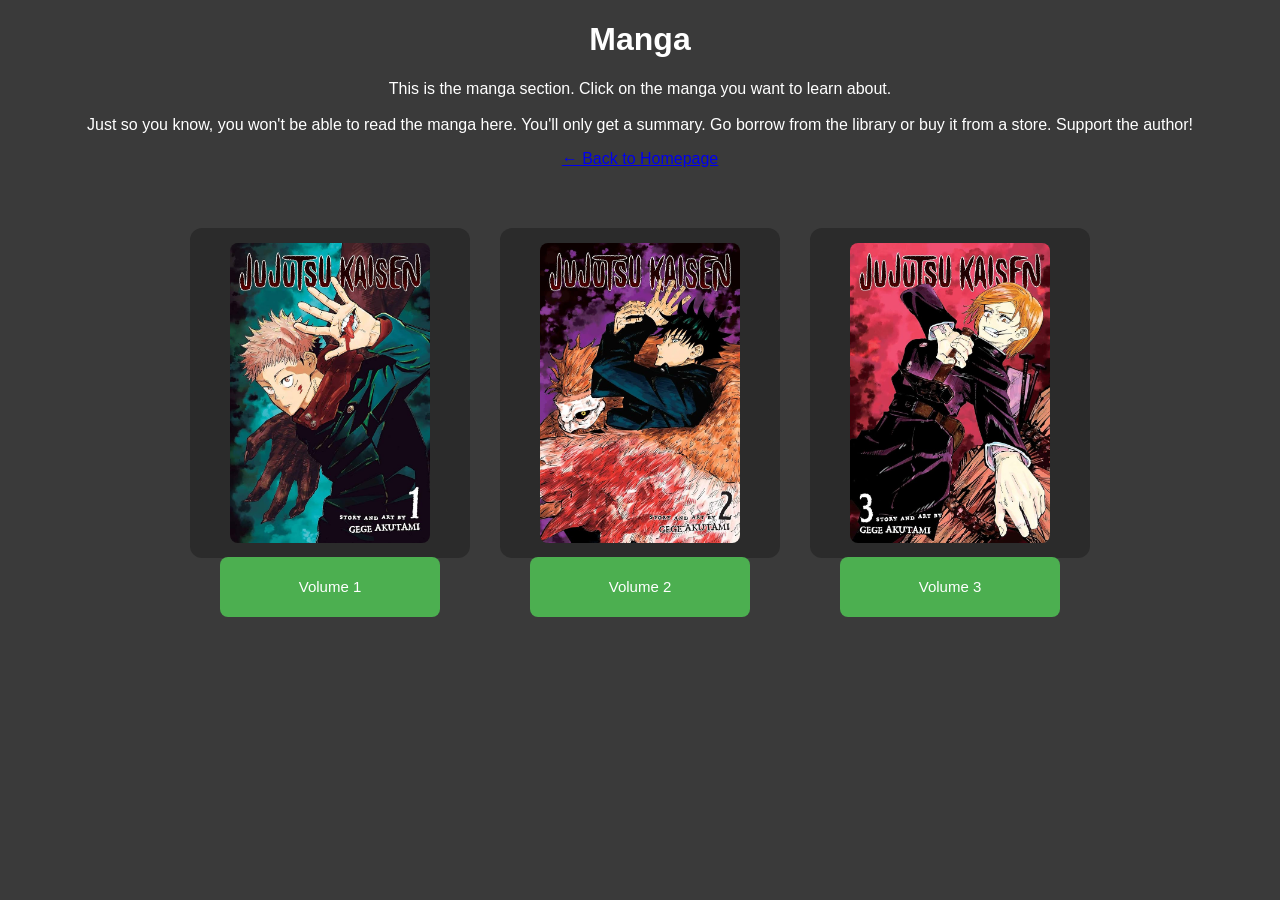
==== manga.html @ 7c5afb2e "add website files" ====
<!DOCTYPE html>
<html>

<head>
<title>Manga Section</title>
<link rel="stylesheet" href="style.css">

<style>

body{
font-family:Arial;
background-color:#3a3a3a;
color:white;
text-align:center;
}

/* column container */

.manga-column{
display:flex;
flex-direction:column;
align-items:center;
gap:25px;
margin-top:30px;
}

/* manga card */

.manga-card{
background-color:#2b2b2b;
padding:15px;
border-radius:12px;
width:250px;
transition:transform 0.25s ease, box-shadow 0.25s ease;
}

.manga-card:hover{
transform:scale(1.05);
box-shadow:0 6px 15px rgba(0,0,0,0.4);
}

/* manga image */

.manga-card img{
width:200px;
border-radius:8px;
}

/* button */

.manga-card button{
margin-top:10px;
background-color:#4CAF50;
color:white;
border:none;
padding:10px 20px;
cursor:pointer;
border-radius:8px;
font-size:15px;
}

</style>

</head>

<body>

<h1>Manga</h1>

<p>
This is the manga section. Click on the manga you want to learn about.
<br><br>
Just so you know, you won't be able to read the manga here.  
You'll only get a summary. Go borrow from the library or buy it from a store.  
Support the author!
</p>

  <a class="home-btn" href="index.html">← Back to Homepage</a>

<div class="manga-grid">

<div class="manga-grid">

<div class="manga-card">
<img src="images/1.jpg">
<br>
<a href="volume1.html"><button>Volume 1</button></a>
</div>

<div class="manga-card">
<img src="images/2.jpg">
<br>
<a href="volume2.html"><button>Volume 2</button></a>
</div>

<div class="manga-card">
<img src="images/3.jpg">
<br>
<a href="volume3.html"><button>Volume 3</button></a>
</div>

</div>

</body>

</html>
---- style.css ----
body{
font-family: Arial;
background-color: #3a3a3a;
color: rgb(255, 255, 255);
text-align: center;
}
.manga.html{
font-family: Arial;
background-color: #3a3a3a;
color: rgb(255, 255, 255);
text-align: center;
}
.mangabtn{
background-color: #4CAF50;
color: white;
padding: 16px 32px;
font-size: 16px;
border: none;
cursor: pointer;
transition: transform 0.2s ease;
}

.animebtn{
background-color: #2196F3;
color: white;
padding: 16px 32px;
font-size: 16px;
border: none;
cursor: pointer;
transition: transform 0.2s ease;
}

.coolbtn{
background-color: #e91946;
color: white;
padding: 16px 32px;
font-size: 16px;
border: none;
cursor: pointer;
transition: transform 0.2s ease;
}

.characterbtn{
background-color: #9C27B0;
color: white;
padding: 16px 32px;
font-size: 16px;
border: none;
cursor: pointer;
transition: transform 0.2s ease;
}

.productbtn{
background-color: #FF9800;
color: white;
padding: 16px 32px;
font-size: 16px;
border: none;
cursor: pointer;
transition: transform 0.2s ease;
}
.musicbtn{
background-color: #9C27B0;
color: white;
padding: 16px 32px;
font-size: 16px;
border: none;
cursor: pointer;
transition: transform 0.2s ease;
}

button{
  background-color:#4CAF50;
  color:white;
  padding:16px 32px;
  font-size:18px;
  border:none;
  cursor:pointer;
  transition:all 0.3s ease;
  width:220px;
  height:60px;
  border-radius:15px; /* curved edges */
}

button:hover{
  transform:scale(1.12);
  box-shadow:0 6px 15px rgba(0,0,0,0.4);
  background-size:100%; /* zooms out while hovering */
}


.rainbow-text {
  font-weight: bold;
  font-size: 18px;
  animation: rainbow 4s linear infinite;
}

@keyframes rainbow {
  0%   { color: red; }
  16%  { color: orange; }
  33%  { color: yellow; }
  50%  { color: green; }
  66%  { color: blue; }
  83%  { color: indigo; }
  100% { color: violet; }
}

.account-corner{
position: fixed;
top: 20px;
left: 20px;
z-index: 1000;
}

.accountbtn{
background-color:#4CAF50;
color:white;
padding:10px 20px;
border:none;
cursor:pointer;
font-size:16px;
}

/* Base button style */

button{
  background-color:#4CAF50;
  color:white;
  padding:16px 32px;
  font-size:18px;
  border:none;
  cursor:pointer;
  width:220px;
  height:60px;
  border-radius:15px;
  transition:transform 0.3s ease, box-shadow 0.3s ease, background-size 0.4s ease;
  background-size:140%; /* start zoomed in */
  background-position:center;
}

/* general hover effect */
button{
transition: transform 0.25s ease, background-image 0.2s ease;
}


.manga-grid{
display:flex;
flex-wrap:wrap;        /* allows new rows */
justify-content:center;
gap:30px;
margin-top:30px;
}

.manga-card{
background-color:#2b2b2b;
padding:15px;
border-radius:12px;
width:220px;
transition:transform 0.25s ease, box-shadow 0.25s ease;
}

.manga-card:hover{
transform:scale(1.05);
box-shadow:0 6px 15px rgba(0,0,0,0.4);
}

.manga-card img{
width:180px;
border-radius:8px;
}

.manga-card button{
margin-top:10px;
background-color:#4CAF50;
color:white;
border:none;
padding:10px 20px;
cursor:pointer;
border-radius:8px;
font-size:15px;
}

.manga-card{
width:200px;
height:300px;
perspective:1000px;
cursor:pointer;
}

.manga-inner{
position:relative;
width:100%;
height:100%;
transition:transform 0.6s;
transform-style:preserve-3d;
}

.manga-card.flip .manga-inner{
transform:rotateY(180deg);
}

.manga-front,
.manga-back{
position:absolute;
width:100%;
height:100%;
backface-visibility:hidden;
border-radius:12px;
background:#2b2b2b;
display:flex;
flex-direction:column;
align-items:center;
justify-content:center;
padding:10px;
}

ul{
list-style-position: inside;
}

.fact-box{
background:#1f1f1f;
padding:20px;
border-radius:10px;
margin-top:20px;
border-left:5px solid #4CAF50;
max-width:500px;
margin-left:auto;
margin-right:auto;
}

.fact-box ul{
list-style-position:inside;
padding:0;
}

.fact-box li{
margin:8px 0;
}

.fact-box{
background:#1f1f1f;
padding:20px;
border-radius:10px;
margin-top:20px;
border-left:5px solid #4CAF50;
max-width:500px;
margin-left:auto;
margin-right:auto;
}

.fact-box ul{
text-align:left;       /* fixes alignment */
padding-left:25px;     /* moves text away from edge */
}

.fact-box li{
margin:8px 0;
}
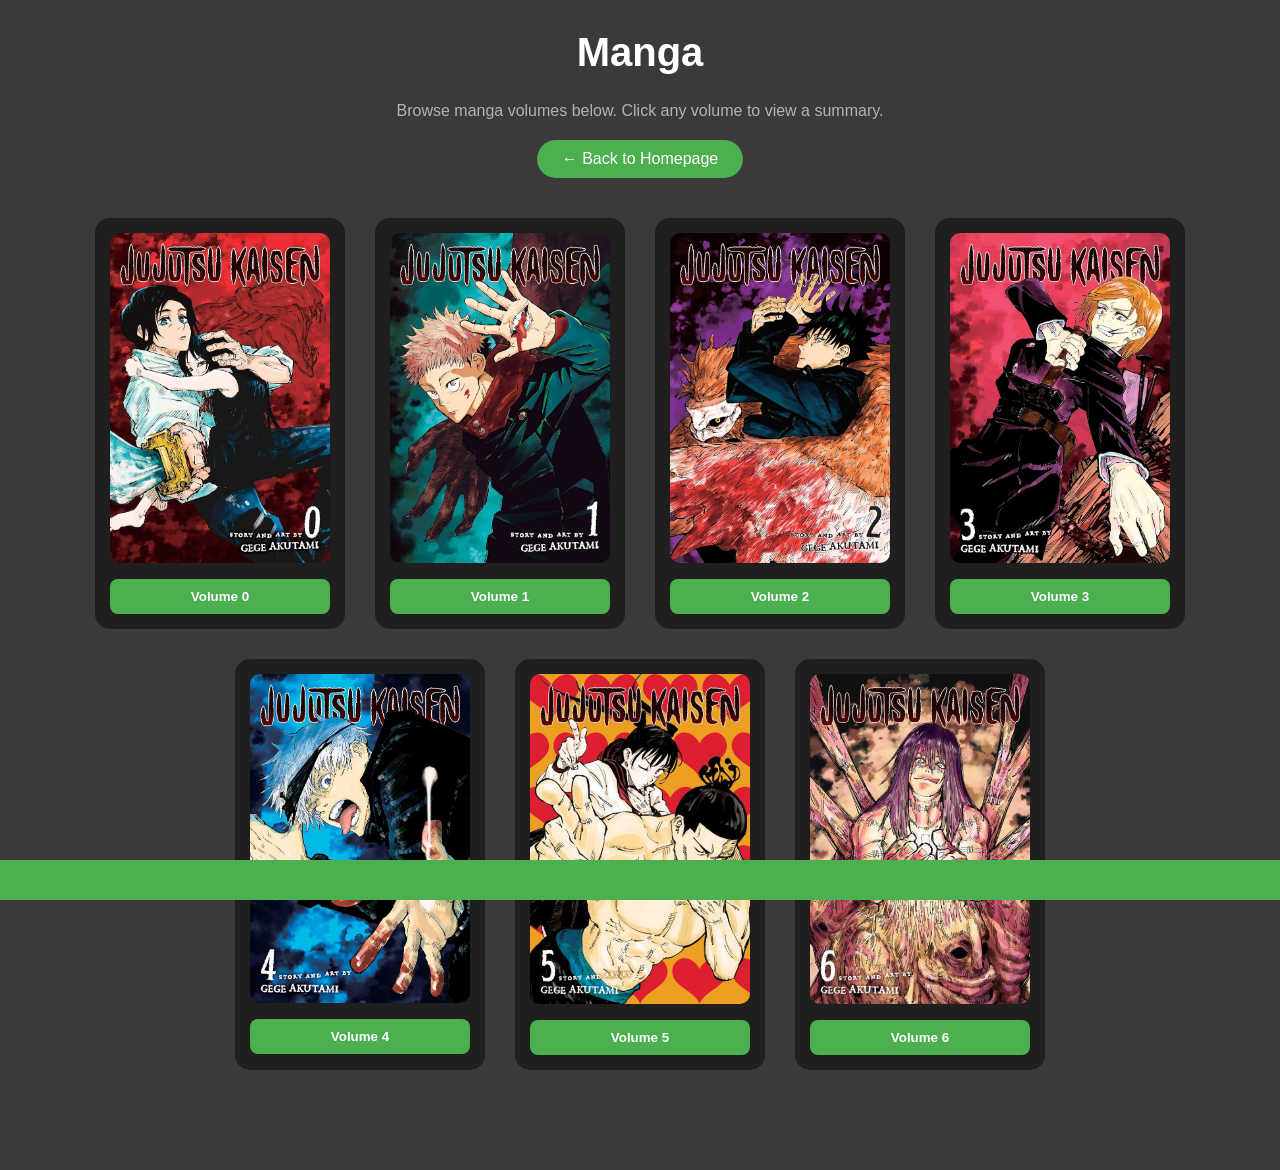
==== commit 2b1aefe8: "added mew manga" ====
--- a/manga.html
+++ b/manga.html
@@ -3,64 +3,134 @@
 
 <head>
 <title>Manga Section</title>
-<link rel="stylesheet" href="style.css">
 
 <style>
 
+/* GENERAL */
+
 body{
-font-family:Arial;
-background-color:#3a3a3a;
-color:white;
-text-align:center;
+  font-family: Arial, sans-serif;
+  background: #3a3a3a;
+  color: white;
+  text-align: center;
+  margin: 0;
+  padding-bottom: 60px;
 }
 
-/* column container */
+/* TITLE */
 
-.manga-column{
-display:flex;
-flex-direction:column;
-align-items:center;
-gap:25px;
-margin-top:30px;
+h1{
+  margin-top: 30px;
+  font-size: 40px;
 }
 
-/* manga card */
+/* DESCRIPTION */
+
+p{
+  color: #b3b3b3;
+  max-width: 700px;
+  margin: auto;
+}
+
+/* HOME BUTTON */
+
+.home-btn{
+  display: inline-block;
+  margin-top: 20px;
+  padding: 10px 25px;
+  background: #4CAF50;
+  color: white;
+  text-decoration: none;
+  border-radius: 999px;
+  transition: 0.3s;
+}
+
+.home-btn:hover{
+  background: #66bb6a;
+  transform: scale(1.05);
+  box-shadow: 0 0 10px #4CAF50;
+}
+
+/* GRID */
+
+.manga-grid{
+  display: flex;
+  flex-wrap: wrap;
+  justify-content: center;
+  gap: 30px;
+  padding: 40px;
+}
+
+/* CARD */
 
 .manga-card{
-background-color:#2b2b2b;
-padding:15px;
-border-radius:12px;
-width:250px;
-transition:transform 0.25s ease, box-shadow 0.25s ease;
+  background: #1f1f1f;
+  border-radius: 15px;
+  padding: 15px;
+  width: 220px;
+  transition: all 0.3s ease;
 }
 
+/* HOVER EFFECT */
+
 .manga-card:hover{
-transform:scale(1.05);
-box-shadow:0 6px 15px rgba(0,0,0,0.4);
+  transform: translateY(-10px) scale(1.05);
+  box-shadow: 0 0 20px rgba(76, 175, 80, 0.7);
 }
 
-/* manga image */
+/* IMAGE */
 
 .manga-card img{
-width:200px;
-border-radius:8px;
+  width: 100%;
+  border-radius: 10px;
 }
 
-/* button */
+/* BUTTON */
 
 .manga-card button{
-margin-top:10px;
-background-color:#4CAF50;
-color:white;
-border:none;
-padding:10px 20px;
-cursor:pointer;
-border-radius:8px;
-font-size:15px;
+  margin-top: 12px;
+  background: #4CAF50;
+  color: white;
+  border: none;
+  padding: 10px;
+  width: 100%;
+  border-radius: 8px;
+  cursor: pointer;
+  font-weight: bold;
+  transition: 0.25s;
 }
 
+.manga-card button:hover{
+  background: #66bb6a;
+  box-shadow: 0 0 10px #4CAF50;
+}
+
+/* BANNER */
+
+.banner {
+  position: fixed;
+  bottom: 0;
+  width: 100%;
+  background: #4CAF50;
+  overflow: hidden;
+  height: 40px;
+  line-height: 40px;
+}
+
+.banner p{
+      display:inline-block;
+      white-space:nowrap;
+      padding-left:100%;
+      animation:scroll 15s linear infinite;
+      margin:0;
+    }
+
+ @keyframes scroll{
+      0%{transform:translateX(0);}
+      100%{transform:translateX(-100%);}
+    }
+
 </style>
-
 </head>
 
 <body>
@@ -68,39 +138,55 @@
 <h1>Manga</h1>
 
 <p>
-This is the manga section. Click on the manga you want to learn about.
-<br><br>
-Just so you know, you won't be able to read the manga here.  
-You'll only get a summary. Go borrow from the library or buy it from a store.  
-Support the author!
+Browse manga volumes below. Click any volume to view a summary.
 </p>
 
-  <a class="home-btn" href="index.html">← Back to Homepage</a>
+<a class="home-btn" href="index.html">← Back to Homepage</a>
 
 <div class="manga-grid">
 
-<div class="manga-grid">
+  <div class="manga-card">
+    <img src="images/0.jpg">
+    <a href="volume0.html"><button>Volume 0</button></a>
+  </div>
 
-<div class="manga-card">
-<img src="images/1.jpg">
-<br>
-<a href="volume1.html"><button>Volume 1</button></a>
-</div>
+  <div class="manga-card">
+    <img src="images/1.jpg">
+    <a href="volume1.html"><button>Volume 1</button></a>
+  </div>
 
-<div class="manga-card">
-<img src="images/2.jpg">
-<br>
-<a href="volume2.html"><button>Volume 2</button></a>
-</div>
+  <div class="manga-card">
+    <img src="images/2.jpg">
+    <a href="volume2.html"><button>Volume 2</button></a>
+  </div>
 
-<div class="manga-card">
-<img src="images/3.jpg">
-<br>
-<a href="volume3.html"><button>Volume 3</button></a>
-</div>
+  <div class="manga-card">
+    <img src="images/3.jpg">
+    <a href="volume3.html"><button>Volume 3</button></a>
+  </div>
+
+  <div class="manga-card">
+    <img src="images/4.jpg">
+    <a href="volume4.html"><button>Volume 4</button></a>
+  </div>
+
+  <div class="manga-card">
+    <img src="images/5.jpg">
+    <a href="volume5.html"><button>Volume 5</button></a>
+  </div>
+
+    <div class="manga-card">
+    <img src="images/6.jpg">
+    <a href="volume6.html"><button>Volume 6</button></a>
+  </div>
+
+
 
 </div>
 
+<div class="banner">
+  <p style="color:#000000;">Like the other parts of my website, the manga section is still a work in progress! Also, summaries may not be fully accurate. Welcome to the manga section! Here, you will be able to view Jujutsu Kaisen manga covers, summaries, and more!</p>
+</div>
+
 </body>
-
 </html>
